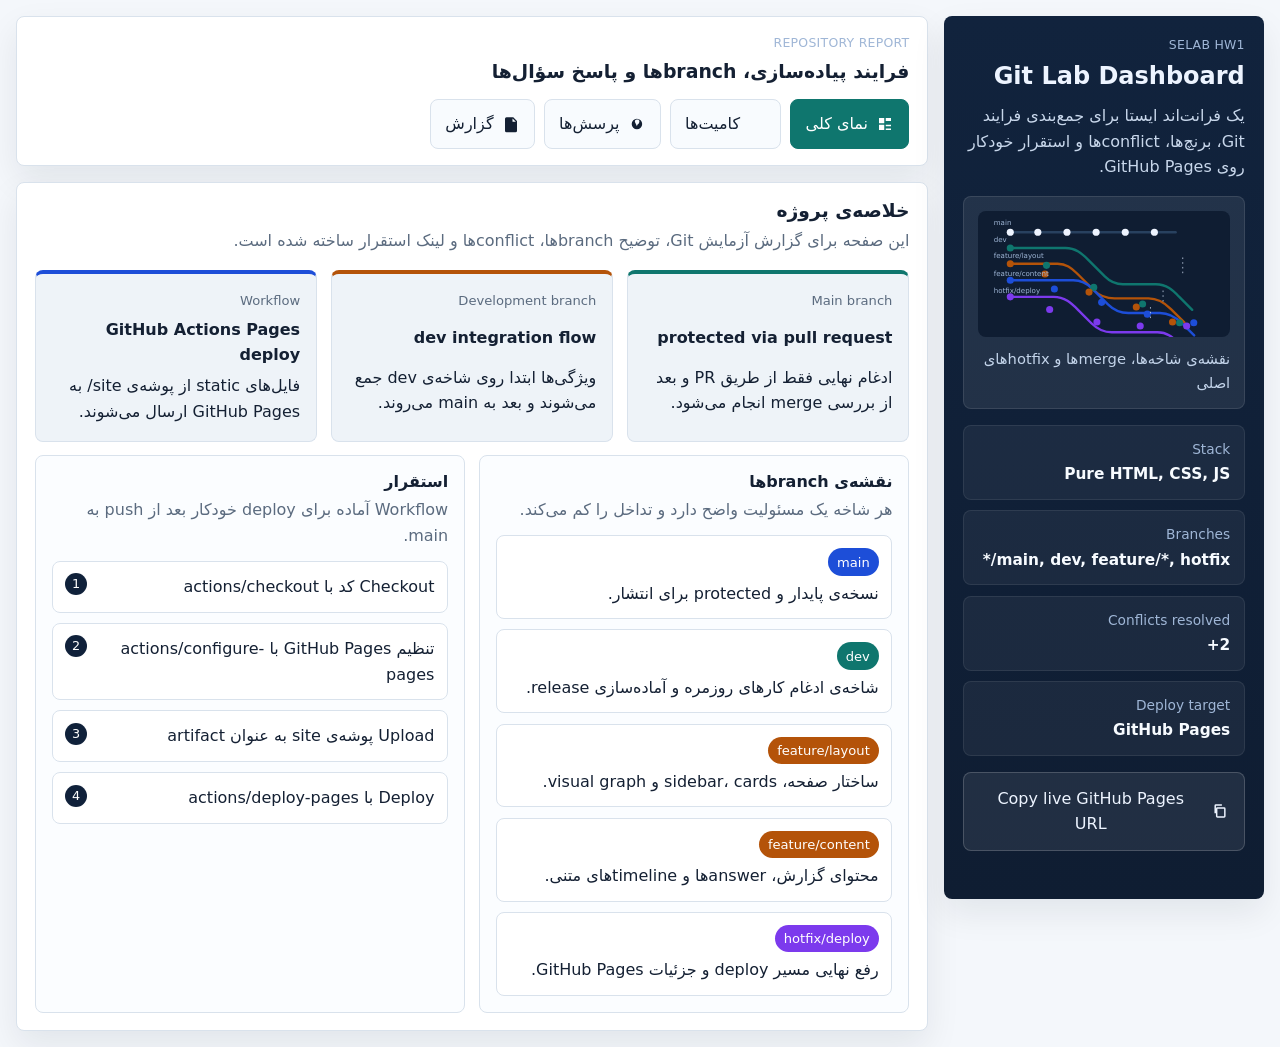
==== site/index.html @ 3648e32f "style: 🎨 polish pages copy button" ====
<!doctype html>
<html lang="fa" dir="rtl">
  <head>
    <meta charset="utf-8" />
    <meta name="viewport" content="width=device-width, initial-scale=1" />
    <title>Git Lab Dashboard | SELab HW1</title>
    <meta
      name="description"
      content="A static frontend dashboard for the Git and GitHub Pages laboratory assignment."
    />
    <link rel="stylesheet" href="./styles.css" />
  </head>
  <body>
    <div class="shell">
      <aside class="sidebar">
        <header class="brand">
          <p class="eyebrow">SELab HW1</p>
          <h1>Git Lab Dashboard</h1>
          <p class="brand-copy">
            یک فرانت‌اند ایستا برای جمع‌بندی فرایند Git، برنچ‌ها، conflictها و
            استقرار خودکار روی GitHub Pages.
          </p>
        </header>

        <figure class="graph-card">
          <img
            src="./assets/branch-graph.svg"
            alt="نمودار شاخه‌های Git و mergeها"
          />
          <figcaption>نقشه‌ی شاخه‌ها، mergeها و hotfixهای اصلی</figcaption>
        </figure>

        <section class="meta-stack" aria-label="Project summary">
          <div class="meta-item">
            <span>Stack</span>
            <strong>Pure HTML, CSS, JS</strong>
          </div>
          <div class="meta-item">
            <span>Branches</span>
            <strong>main, dev, feature/*, hotfix/*</strong>
          </div>
          <div class="meta-item">
            <span>Conflicts resolved</span>
            <strong>2+</strong>
          </div>
          <div class="meta-item">
            <span>Deploy target</span>
            <strong>GitHub Pages</strong>
          </div>
        </section>

        <button class="copy-button" type="button" data-copy-url>
          <svg viewBox="0 0 24 24" aria-hidden="true" focusable="false">
            <path d="M16 3H8a2 2 0 0 0-2 2v10h2V5h8V3Zm3 4H10a2 2 0 0 0-2 2v10a2 2 0 0 0 2 2h9a2 2 0 0 0 2-2V9a2 2 0 0 0-2-2Zm0 12H10V9h9v10Z" />
          </svg>
          <span>Copy live GitHub Pages URL</span>
        </button>
        <p class="copy-status" data-copy-status aria-live="polite"></p>
      </aside>

      <main class="workspace">
        <header class="toolbar">
          <div class="toolbar-copy">
            <p class="eyebrow">Repository report</p>
            <h2>فرایند پیاده‌سازی، branchها و پاسخ سؤال‌ها</h2>
          </div>

          <nav class="tabs" aria-label="Main views">
            <button class="tab is-active" type="button" data-tab="overview">
              <svg viewBox="0 0 24 24" aria-hidden="true" focusable="false">
                <path d="M4 4h7v7H4V4Zm9 0h7v4h-7V4ZM4 13h7v7H4v-7Zm9 5h7v2h-7v-2Zm0-5h7v2h-7v-2Z" />
              </svg>
              <span>نمای کلی</span>
            </button>
            <button class="tab" type="button" data-tab="timeline">
              <svg viewBox="0 0 24 24" aria-hidden="true" focusable="false">
                <path d="M12 3v18m0 0-3-3m3 3 3-3M5 6h4m6 0h4M5 18h4m6 0h4" />
              </svg>
              <span>کامیت‌ها</span>
            </button>
            <button class="tab" type="button" data-tab="questions">
              <svg viewBox="0 0 24 24" aria-hidden="true" focusable="false">
                <path d="M12 18h.01M9.09 9a3 3 0 1 1 5.83 1c0 2-3 2-3 5m0-10a7 7 0 1 0 0 14 7 7 0 0 0 0-14Z" />
              </svg>
              <span>پرسش‌ها</span>
            </button>
            <button class="tab" type="button" data-tab="report">
              <svg viewBox="0 0 24 24" aria-hidden="true" focusable="false">
                <path d="M6 3h9l5 5v13a2 2 0 0 1-2 2H6a2 2 0 0 1-2-2V5a2 2 0 0 1 2-2Zm8 1.5V9h4.5" />
              </svg>
              <span>گزارش</span>
            </button>
          </nav>
        </header>

        <section class="panel is-visible" data-panel="overview">
          <div class="section-head">
            <h3>خلاصه‌ی پروژه</h3>
            <p>
              این صفحه برای گزارش آزمایش Git، توضیح branchها، conflictها و
              لینک استقرار ساخته شده است.
            </p>
          </div>

          <div class="cards">
            <article class="card accent-teal">
              <span class="card-label">Main branch</span>
              <strong>protected via pull request</strong>
              <p>ادغام نهایی فقط از طریق PR و بعد از بررسی merge انجام می‌شود.</p>
            </article>
            <article class="card accent-amber">
              <span class="card-label">Development branch</span>
              <strong>dev integration flow</strong>
              <p>ویژگی‌ها ابتدا روی شاخه‌ی dev جمع می‌شوند و بعد به main می‌روند.</p>
            </article>
            <article class="card accent-blue">
              <span class="card-label">Workflow</span>
              <strong>GitHub Actions Pages deploy</strong>
              <p>فایل‌های static از پوشه‌ی site/ به GitHub Pages ارسال می‌شوند.</p>
            </article>
          </div>

          <div class="layout-grid">
            <section class="stack">
              <div class="section-head compact">
                <h4>نقشه‌ی branchها</h4>
                <p>هر شاخه یک مسئولیت واضح دارد و تداخل را کم می‌کند.</p>
              </div>
              <ul class="branch-list">
                <li>
                  <span class="branch-chip main">main</span>
                  <p>نسخه‌ی پایدار و protected برای انتشار.</p>
                </li>
                <li>
                  <span class="branch-chip dev">dev</span>
                  <p>شاخه‌ی ادغام کارهای روزمره و آماده‌سازی release.</p>
                </li>
                <li>
                  <span class="branch-chip feature">feature/layout</span>
                  <p>ساختار صفحه، sidebar، cards و visual graph.</p>
                </li>
                <li>
                  <span class="branch-chip feature">feature/content</span>
                  <p>محتوای گزارش، answerها و timelineهای متنی.</p>
                </li>
                <li>
                  <span class="branch-chip hotfix">hotfix/deploy</span>
                  <p>رفع نهایی مسیر deploy و جزئیات GitHub Pages.</p>
                </li>
              </ul>
            </section>

            <section class="stack">
              <div class="section-head compact">
                <h4>استقرار</h4>
                <p>Workflow آماده برای deploy خودکار بعد از push به main.</p>
              </div>
              <ol class="steps">
                <li>Checkout کد با actions/checkout</li>
                <li>تنظیم GitHub Pages با actions/configure-pages</li>
                <li>Upload پوشه‌ی site به عنوان artifact</li>
                <li>Deploy با actions/deploy-pages</li>
              </ol>
            </section>
          </div>
        </section>

        <section class="panel" data-panel="timeline">
          <div class="section-head">
            <h3>Timeline کامیت‌ها</h3>
            <p>
              این فهرست خلاصه‌ی commitهای معنادار پروژه است. هر item یک تغییر
              مشخص در مسیر پیاده‌سازی را نشان می‌دهد.
            </p>
          </div>
          <ul class="timeline" data-commit-list></ul>
        </section>

        <section class="panel" data-panel="questions">
          <div class="section-head">
            <h3>پاسخ پرسش‌ها</h3>
            <p>پاسخ‌ها به‌صورت خلاصه و کاربردی نوشته شده‌اند.</p>
          </div>
          <div class="faq" data-faq-list></div>
        </section>

        <section class="panel" data-panel="report">
          <div class="section-head">
            <h3>گزارش اجرایی</h3>
            <p>این بخش جمع‌بندی نهایی برای README و تحویل پروژه است.</p>
          </div>
          <div class="report-grid">
            <article class="report-card">
              <h4>فایل‌های اصلی</h4>
              <p>
                <code dir="ltr">site/index.html</code>,
                <code dir="ltr">site/styles.css</code>,
                <code dir="ltr">site/app.js</code> و
                <code dir="ltr">site/assets/branch-graph.svg</code>.
              </p>
            </article>
            <article class="report-card">
              <h4>Branch strategy</h4>
              <p>
                توسعه از شاخه‌ی dev جلو رفت، featureها جدا شدند و hotfix برای
                اصلاح مسیر deploy استفاده شد.
              </p>
            </article>
            <article class="report-card">
              <h4>Conflict handling</h4>
              <p>
                دو conflict در زمان merge به‌صورت دستی و با حفظ intent هر شاخه
                حل شد.
              </p>
            </article>
            <article class="report-card">
              <h4>GitHub Pages</h4>
              <p>
                آدرس نهایی بعد از push و فعال‌سازی Pages روی repository منتشر
                می‌شود.
              </p>
            </article>
          </div>
        </section>
      </main>
    </div>

    <script src="./app.js"></script>
  </body>
</html>
---- site/styles.css ----
:root {
  color-scheme: light;
  --bg: #f4f7fb;
  --surface: #ffffff;
  --surface-soft: #eef3f8;
  --surface-strong: #10213a;
  --text: #142033;
  --muted: #5b6b7f;
  --line: #d9e2ec;
  --accent: #0f766e;
  --accent-strong: #115e59;
  --accent-blue: #1d4ed8;
  --accent-amber: #b45309;
  --accent-cyan: #0e7490;
  --shadow: 0 14px 34px rgba(15, 23, 42, 0.08);
  --radius: 8px;
  font-family: system-ui, -apple-system, BlinkMacSystemFont, "Segoe UI", sans-serif;
}

*,
*::before,
*::after {
  box-sizing: border-box;
}

html {
  scroll-behavior: smooth;
}

body {
  margin: 0;
  min-height: 100vh;
  background: var(--bg);
  color: var(--text);
  line-height: 1.6;
}

img {
  display: block;
  max-width: 100%;
}

button,
input,
textarea,
select {
  font: inherit;
}

code {
  padding: 0.1rem 0.35rem;
  background: #edf3ff;
  border-radius: 6px;
  direction: ltr;
}

.shell {
  display: grid;
  grid-template-columns: 320px minmax(0, 1fr);
  gap: 1rem;
  max-width: 1480px;
  margin: 0 auto;
  padding: 1rem;
}

.sidebar,
.workspace {
  min-width: 0;
}

.sidebar {
  background: linear-gradient(180deg, #11233d 0%, #0f1d32 100%);
  color: #edf4ff;
  border-radius: 8px;
  padding: 1.2rem;
  box-shadow: var(--shadow);
  align-self: start;
  position: sticky;
  top: 1rem;
}

.brand h1,
.toolbar h2,
.section-head h3,
.section-head h4,
.report-card h4 {
  margin: 0;
  line-height: 1.2;
}

.eyebrow {
  margin: 0 0 0.45rem;
  font-size: 0.78rem;
  letter-spacing: 0.02em;
  text-transform: uppercase;
  color: #9fb6d6;
}

.brand-copy {
  margin: 0.75rem 0 0;
  color: #c8d7eb;
}

.graph-card {
  margin: 1rem 0;
  padding: 0.85rem;
  background: rgba(255, 255, 255, 0.08);
  border: 1px solid rgba(255, 255, 255, 0.1);
  border-radius: var(--radius);
}

.graph-card figcaption {
  margin-top: 0.65rem;
  font-size: 0.92rem;
  color: #c3d4ea;
}

.meta-stack {
  display: grid;
  gap: 0.65rem;
}

.meta-item {
  display: grid;
  gap: 0.15rem;
  padding: 0.75rem 0.85rem;
  background: rgba(255, 255, 255, 0.05);
  border: 1px solid rgba(255, 255, 255, 0.08);
  border-radius: var(--radius);
}

.meta-item span {
  color: #9fb6d6;
  font-size: 0.86rem;
}

.meta-item strong {
  font-size: 0.96rem;
  color: #f7fbff;
}

.copy-button {
  margin-top: 1rem;
  width: 100%;
  display: inline-flex;
  align-items: center;
  justify-content: center;
  gap: 0.55rem;
  border: 1px solid rgba(255, 255, 255, 0.18);
  color: #edf4ff;
  background: rgba(255, 255, 255, 0.08);
  border-radius: var(--radius);
  padding: 0.8rem 1rem;
  cursor: pointer;
  transition: background-color 0.18s ease, border-color 0.18s ease;
}

.copy-button:hover,
.copy-button:focus-visible {
  background: rgba(255, 255, 255, 0.14);
  border-color: rgba(255, 255, 255, 0.28);
}

.copy-button svg,
.tab svg {
  width: 18px;
  height: 18px;
  fill: currentColor;
}

.copy-status {
  min-height: 1.2rem;
  margin: 0.6rem 0 0;
  color: #c8d7eb;
  font-size: 0.9rem;
}

.workspace {
  display: grid;
  gap: 1rem;
}

.toolbar,
.panel {
  background: var(--surface);
  border: 1px solid var(--line);
  border-radius: var(--radius);
  box-shadow: var(--shadow);
}

.toolbar {
  display: flex;
  flex-wrap: wrap;
  justify-content: space-between;
  align-items: center;
  gap: 1rem;
  padding: 1rem 1.1rem;
}

.toolbar-copy h2 {
  font-size: 1.18rem;
}

.tabs {
  display: inline-flex;
  flex-wrap: wrap;
  gap: 0.55rem;
}

.tab {
  display: inline-flex;
  align-items: center;
  gap: 0.5rem;
  padding: 0.7rem 0.9rem;
  border: 1px solid var(--line);
  background: #f8fbfe;
  color: var(--text);
  border-radius: var(--radius);
  cursor: pointer;
  transition: border-color 0.18s ease, background-color 0.18s ease, color 0.18s ease;
}

.tab:hover,
.tab:focus-visible {
  border-color: #b8c5d4;
}

.tab.is-active {
  background: var(--accent);
  color: #fff;
  border-color: var(--accent);
}

.panel {
  display: none;
  padding: 1.1rem;
}

.panel.is-visible {
  display: block;
}

.section-head {
  display: grid;
  gap: 0.35rem;
  margin-bottom: 1rem;
}

.section-head p {
  margin: 0;
  color: var(--muted);
}

.section-head.compact {
  margin-bottom: 0.8rem;
}

.cards {
  display: grid;
  grid-template-columns: repeat(3, minmax(0, 1fr));
  gap: 0.85rem;
}

.card,
.report-card {
  border: 1px solid var(--line);
  background: var(--surface-soft);
  border-radius: var(--radius);
  padding: 1rem;
}

.card {
  display: grid;
  gap: 0.35rem;
}

.card-label {
  font-size: 0.82rem;
  color: var(--muted);
}

.card p,
.report-card p,
.branch-list p,
.steps li {
  margin: 0;
  color: var(--text);
}

.card strong {
  font-size: 1rem;
}

.accent-teal {
  border-top: 4px solid var(--accent);
}

.accent-amber {
  border-top: 4px solid var(--accent-amber);
}

.accent-blue {
  border-top: 4px solid var(--accent-blue);
}

.layout-grid {
  display: grid;
  grid-template-columns: repeat(2, minmax(0, 1fr));
  gap: 0.85rem;
  margin-top: 0.85rem;
}

.stack {
  padding: 1rem;
  border: 1px solid var(--line);
  background: #fbfdff;
  border-radius: var(--radius);
}

.branch-list,
.steps,
.timeline {
  list-style: none;
  padding: 0;
  margin: 0;
}

.branch-list {
  display: grid;
  gap: 0.65rem;
}

.branch-list li,
.timeline-item,
.faq-item summary {
  border: 1px solid var(--line);
  background: #ffffff;
  border-radius: var(--radius);
}

.branch-list li {
  display: grid;
  gap: 0.3rem;
  padding: 0.75rem 0.8rem;
}

.branch-chip {
  display: inline-flex;
  width: fit-content;
  align-items: center;
  gap: 0.35rem;
  padding: 0.2rem 0.55rem;
  border-radius: 999px;
  font-size: 0.82rem;
  color: #fff;
}

.branch-chip.main {
  background: var(--accent-blue);
}

.branch-chip.dev {
  background: var(--accent);
}

.branch-chip.feature {
  background: var(--accent-amber);
}

.branch-chip.hotfix {
  background: #7c3aed;
}

.steps {
  counter-reset: step;
  display: grid;
  gap: 0.65rem;
}

.steps li {
  position: relative;
  padding: 0.75rem 0.8rem 0.75rem 2.8rem;
  border: 1px solid var(--line);
  border-radius: var(--radius);
  background: #ffffff;
}

.steps li::before {
  counter-increment: step;
  content: counter(step);
  position: absolute;
  left: 0.8rem;
  top: 0.72rem;
  width: 1.35rem;
  height: 1.35rem;
  display: grid;
  place-items: center;
  border-radius: 999px;
  background: var(--surface-strong);
  color: #fff;
  font-size: 0.8rem;
}

.timeline {
  display: grid;
  gap: 0.7rem;
}

.timeline-item {
  display: grid;
  grid-template-columns: 100px minmax(0, 1fr);
  gap: 0.75rem;
  padding: 0.85rem;
}

.timeline-meta {
  display: grid;
  gap: 0.35rem;
  align-content: start;
}

.timeline-meta strong {
  font-size: 0.9rem;
}

.timeline-meta span {
  color: var(--muted);
  font-size: 0.84rem;
}

.timeline-body {
  display: grid;
  gap: 0.28rem;
}

.timeline-body p {
  margin: 0;
}

.timeline-body .note {
  color: var(--muted);
  font-size: 0.92rem;
}

.badge {
  display: inline-flex;
  width: fit-content;
  align-items: center;
  border-radius: 999px;
  padding: 0.18rem 0.5rem;
  background: #edf6f5;
  color: var(--accent-strong);
  font-size: 0.78rem;
}

.faq {
  display: grid;
  gap: 0.7rem;
}

.faq-item {
  border-radius: var(--radius);
  overflow: hidden;
}

.faq-item summary {
  list-style: none;
  padding: 0.9rem 1rem;
  cursor: pointer;
  display: flex;
  align-items: center;
  justify-content: space-between;
  gap: 1rem;
}

.faq-item summary::-webkit-details-marker {
  display: none;
}

.faq-item summary span {
  font-weight: 600;
}

.faq-item .answer {
  padding: 0 1rem 1rem;
  color: var(--text);
  background: #fff;
}

.report-grid {
  display: grid;
  grid-template-columns: repeat(2, minmax(0, 1fr));
  gap: 0.85rem;
}

.report-card {
  display: grid;
  gap: 0.45rem;
}

.report-card h4 {
  font-size: 1rem;
}

@media (max-width: 1180px) {
  .shell {
    grid-template-columns: 1fr;
  }

  .sidebar {
    position: static;
  }
}

@media (max-width: 900px) {
  .cards,
  .layout-grid,
  .report-grid {
    grid-template-columns: 1fr;
  }

  .timeline-item {
    grid-template-columns: 1fr;
  }
}

@media (max-width: 620px) {
  .shell {
    padding: 0.65rem;
  }

  .toolbar,
  .panel,
  .sidebar {
    padding: 0.9rem;
  }

  .tab {
    width: 100%;
    justify-content: center;
  }

  .copy-button {
    width: 100%;
  }
}
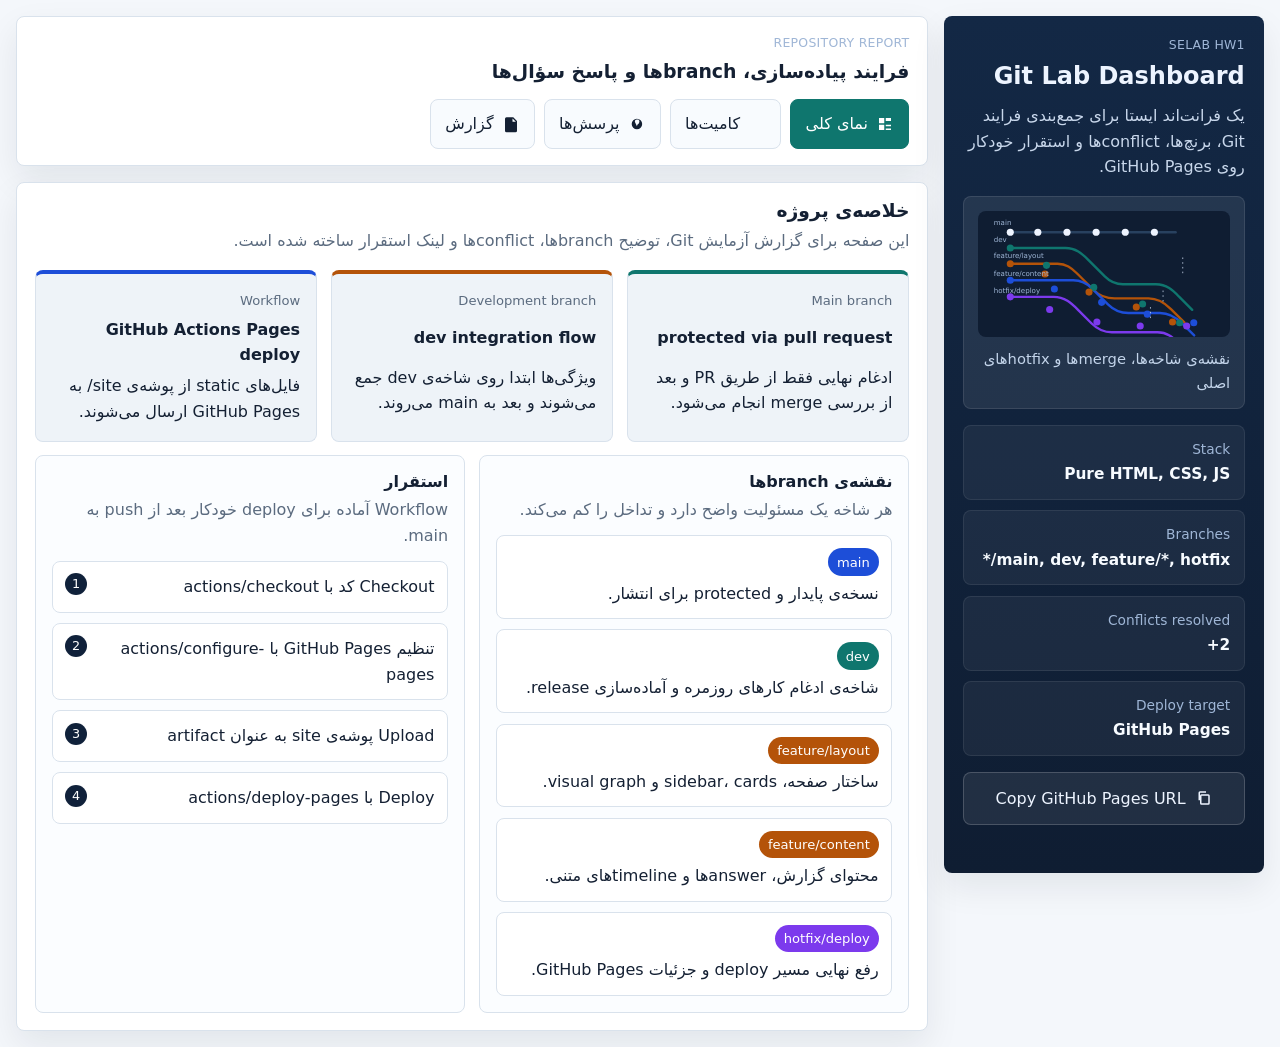
==== commit 583018c6: "Merge pull request #1 from shndap/feature/layout feat(layout): add dashboard shell and branch graph" ====
--- a/site/index.html
+++ b/site/index.html
@@ -53,7 +53,7 @@
           <svg viewBox="0 0 24 24" aria-hidden="true" focusable="false">
             <path d="M16 3H8a2 2 0 0 0-2 2v10h2V5h8V3Zm3 4H10a2 2 0 0 0-2 2v10a2 2 0 0 0 2 2h9a2 2 0 0 0 2-2V9a2 2 0 0 0-2-2Zm0 12H10V9h9v10Z" />
           </svg>
-          <span>Copy live GitHub Pages URL</span>
+          <span>Copy GitHub Pages URL</span>
         </button>
         <p class="copy-status" data-copy-status aria-live="polite"></p>
       </aside>
--- a/site/styles.css
+++ b/site/styles.css
@@ -69,7 +69,7 @@
 }
 
 .sidebar {
-  background: linear-gradient(180deg, #11233d 0%, #0f1d32 100%);
+  background: linear-gradient(180deg, #132845 0%, #0f1d32 100%);
   color: #edf4ff;
   border-radius: 8px;
   padding: 1.2rem;
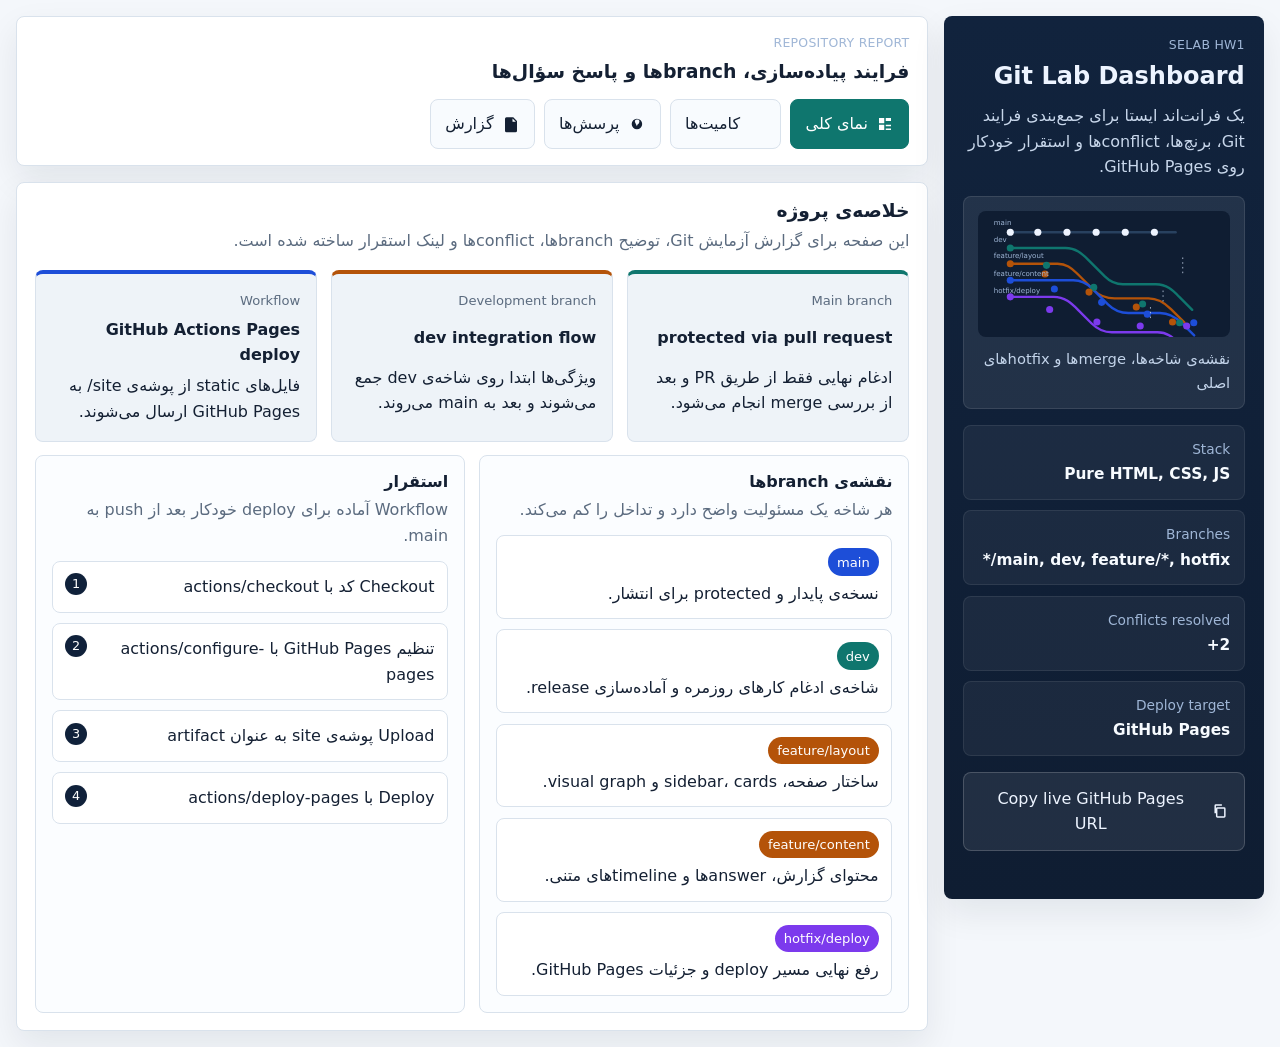
==== commit b9ddd20c: "Merge pull request #4 from shndap/release/final release: final polished static frontend" ====
--- a/site/index.html
+++ b/site/index.html
@@ -53,7 +53,7 @@
           <svg viewBox="0 0 24 24" aria-hidden="true" focusable="false">
             <path d="M16 3H8a2 2 0 0 0-2 2v10h2V5h8V3Zm3 4H10a2 2 0 0 0-2 2v10a2 2 0 0 0 2 2h9a2 2 0 0 0 2-2V9a2 2 0 0 0-2-2Zm0 12H10V9h9v10Z" />
           </svg>
-          <span>Copy GitHub Pages URL</span>
+          <span>Copy live GitHub Pages URL</span>
         </button>
         <p class="copy-status" data-copy-status aria-live="polite"></p>
       </aside>
@@ -66,25 +66,25 @@
           </div>
 
           <nav class="tabs" aria-label="Main views">
-            <button class="tab is-active" type="button" data-tab="overview">
+            <button class="tab is-active" type="button" data-tab="overview" aria-controls="panel-overview">
               <svg viewBox="0 0 24 24" aria-hidden="true" focusable="false">
                 <path d="M4 4h7v7H4V4Zm9 0h7v4h-7V4ZM4 13h7v7H4v-7Zm9 5h7v2h-7v-2Zm0-5h7v2h-7v-2Z" />
               </svg>
               <span>نمای کلی</span>
             </button>
-            <button class="tab" type="button" data-tab="timeline">
+            <button class="tab" type="button" data-tab="timeline" aria-controls="panel-timeline">
               <svg viewBox="0 0 24 24" aria-hidden="true" focusable="false">
                 <path d="M12 3v18m0 0-3-3m3 3 3-3M5 6h4m6 0h4M5 18h4m6 0h4" />
               </svg>
               <span>کامیت‌ها</span>
             </button>
-            <button class="tab" type="button" data-tab="questions">
+            <button class="tab" type="button" data-tab="questions" aria-controls="panel-questions">
               <svg viewBox="0 0 24 24" aria-hidden="true" focusable="false">
                 <path d="M12 18h.01M9.09 9a3 3 0 1 1 5.83 1c0 2-3 2-3 5m0-10a7 7 0 1 0 0 14 7 7 0 0 0 0-14Z" />
               </svg>
               <span>پرسش‌ها</span>
             </button>
-            <button class="tab" type="button" data-tab="report">
+            <button class="tab" type="button" data-tab="report" aria-controls="panel-report">
               <svg viewBox="0 0 24 24" aria-hidden="true" focusable="false">
                 <path d="M6 3h9l5 5v13a2 2 0 0 1-2 2H6a2 2 0 0 1-2-2V5a2 2 0 0 1 2-2Zm8 1.5V9h4.5" />
               </svg>
@@ -93,7 +93,7 @@
           </nav>
         </header>
 
-        <section class="panel is-visible" data-panel="overview">
+        <section class="panel is-visible" data-panel="overview" id="panel-overview">
           <div class="section-head">
             <h3>خلاصه‌ی پروژه</h3>
             <p>
@@ -165,7 +165,7 @@
           </div>
         </section>
 
-        <section class="panel" data-panel="timeline">
+        <section class="panel" data-panel="timeline" id="panel-timeline">
           <div class="section-head">
             <h3>Timeline کامیت‌ها</h3>
             <p>
@@ -176,7 +176,7 @@
           <ul class="timeline" data-commit-list></ul>
         </section>
 
-        <section class="panel" data-panel="questions">
+        <section class="panel" data-panel="questions" id="panel-questions">
           <div class="section-head">
             <h3>پاسخ پرسش‌ها</h3>
             <p>پاسخ‌ها به‌صورت خلاصه و کاربردی نوشته شده‌اند.</p>
@@ -184,7 +184,7 @@
           <div class="faq" data-faq-list></div>
         </section>
 
-        <section class="panel" data-panel="report">
+        <section class="panel" data-panel="report" id="panel-report">
           <div class="section-head">
             <h3>گزارش اجرایی</h3>
             <p>این بخش جمع‌بندی نهایی برای README و تحویل پروژه است.</p>
@@ -221,6 +221,10 @@
               </p>
             </article>
           </div>
+          <footer class="report-footer">
+            <span class="badge">ready for review</span>
+            <p>آخرین نسخه‌ی این داشبورد برای deploy روی GitHub Pages آماده است.</p>
+          </footer>
         </section>
       </main>
     </div>
--- a/site/styles.css
+++ b/site/styles.css
@@ -69,7 +69,7 @@
 }
 
 .sidebar {
-  background: linear-gradient(180deg, #132845 0%, #0f1d32 100%);
+  background: linear-gradient(180deg, #11233d 0%, #0f1d32 100%);
   color: #edf4ff;
   border-radius: 8px;
   padding: 1.2rem;
@@ -223,6 +223,13 @@
 .tab:hover,
 .tab:focus-visible {
   border-color: #b8c5d4;
+}
+
+.tab:focus-visible,
+.copy-button:focus-visible,
+.faq-item summary:focus-visible {
+  outline: 3px solid rgba(15, 118, 110, 0.28);
+  outline-offset: 2px;
 }
 
 .tab.is-active {
@@ -502,6 +509,23 @@
   font-size: 1rem;
 }
 
+.report-footer {
+  display: flex;
+  flex-wrap: wrap;
+  align-items: center;
+  gap: 0.75rem;
+  margin-top: 0.9rem;
+  padding: 0.95rem 1rem;
+  border: 1px solid var(--line);
+  border-radius: var(--radius);
+  background: #f8fbfe;
+}
+
+.report-footer p {
+  margin: 0;
+  color: var(--muted);
+}
+
 @media (max-width: 1180px) {
   .shell {
     grid-template-columns: 1fr;
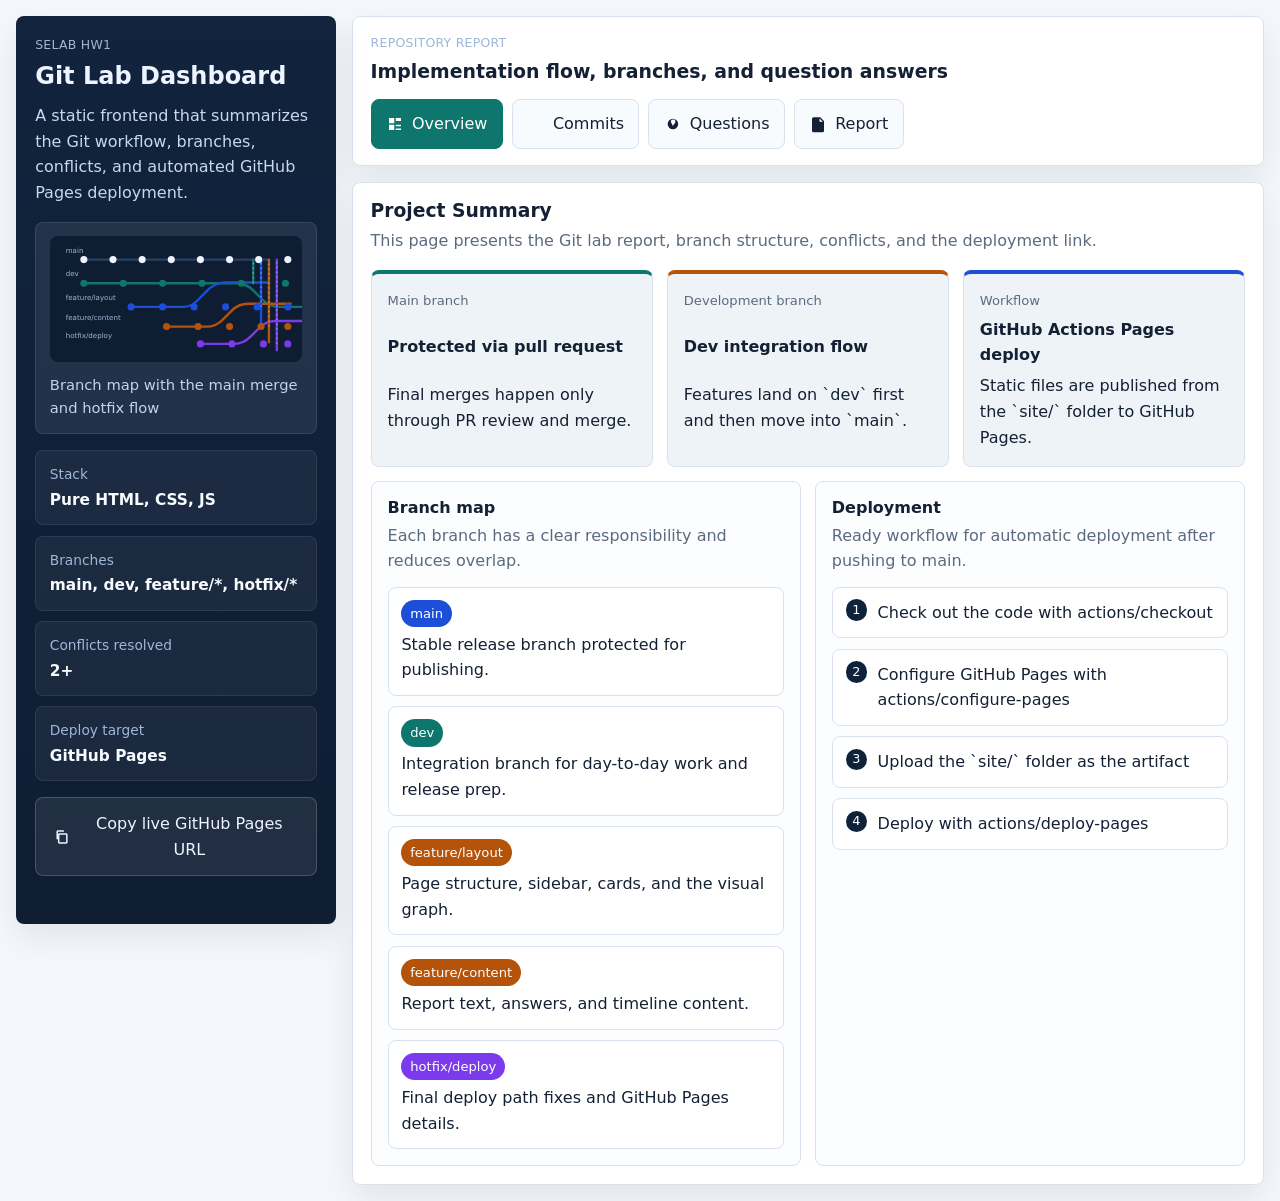
==== commit 46babcf8: "feat: 🌍 translate ui and fix branch graph" ====
--- a/site/index.html
+++ b/site/index.html
@@ -1,5 +1,5 @@
 <!doctype html>
-<html lang="fa" dir="rtl">
+<html lang="en" dir="ltr">
   <head>
     <meta charset="utf-8" />
     <meta name="viewport" content="width=device-width, initial-scale=1" />
@@ -17,17 +17,17 @@
           <p class="eyebrow">SELab HW1</p>
           <h1>Git Lab Dashboard</h1>
           <p class="brand-copy">
-            یک فرانت‌اند ایستا برای جمع‌بندی فرایند Git، برنچ‌ها، conflictها و
-            استقرار خودکار روی GitHub Pages.
+            A static frontend that summarizes the Git workflow, branches,
+            conflicts, and automated GitHub Pages deployment.
           </p>
         </header>
 
         <figure class="graph-card">
           <img
             src="./assets/branch-graph.svg"
-            alt="نمودار شاخه‌های Git و mergeها"
+            alt="Git branch diagram showing the branch and merge flow"
           />
-          <figcaption>نقشه‌ی شاخه‌ها، mergeها و hotfixهای اصلی</figcaption>
+          <figcaption>Branch map with the main merge and hotfix flow</figcaption>
         </figure>
 
         <section class="meta-stack" aria-label="Project summary">
@@ -62,7 +62,7 @@
         <header class="toolbar">
           <div class="toolbar-copy">
             <p class="eyebrow">Repository report</p>
-            <h2>فرایند پیاده‌سازی، branchها و پاسخ سؤال‌ها</h2>
+            <h2>Implementation flow, branches, and question answers</h2>
           </div>
 
           <nav class="tabs" aria-label="Main views">
@@ -70,96 +70,96 @@
               <svg viewBox="0 0 24 24" aria-hidden="true" focusable="false">
                 <path d="M4 4h7v7H4V4Zm9 0h7v4h-7V4ZM4 13h7v7H4v-7Zm9 5h7v2h-7v-2Zm0-5h7v2h-7v-2Z" />
               </svg>
-              <span>نمای کلی</span>
+              <span>Overview</span>
             </button>
             <button class="tab" type="button" data-tab="timeline" aria-controls="panel-timeline">
               <svg viewBox="0 0 24 24" aria-hidden="true" focusable="false">
                 <path d="M12 3v18m0 0-3-3m3 3 3-3M5 6h4m6 0h4M5 18h4m6 0h4" />
               </svg>
-              <span>کامیت‌ها</span>
+              <span>Commits</span>
             </button>
             <button class="tab" type="button" data-tab="questions" aria-controls="panel-questions">
               <svg viewBox="0 0 24 24" aria-hidden="true" focusable="false">
                 <path d="M12 18h.01M9.09 9a3 3 0 1 1 5.83 1c0 2-3 2-3 5m0-10a7 7 0 1 0 0 14 7 7 0 0 0 0-14Z" />
               </svg>
-              <span>پرسش‌ها</span>
+              <span>Questions</span>
             </button>
             <button class="tab" type="button" data-tab="report" aria-controls="panel-report">
               <svg viewBox="0 0 24 24" aria-hidden="true" focusable="false">
                 <path d="M6 3h9l5 5v13a2 2 0 0 1-2 2H6a2 2 0 0 1-2-2V5a2 2 0 0 1 2-2Zm8 1.5V9h4.5" />
               </svg>
-              <span>گزارش</span>
+              <span>Report</span>
             </button>
           </nav>
         </header>
 
         <section class="panel is-visible" data-panel="overview" id="panel-overview">
           <div class="section-head">
-            <h3>خلاصه‌ی پروژه</h3>
+            <h3>Project Summary</h3>
             <p>
-              این صفحه برای گزارش آزمایش Git، توضیح branchها، conflictها و
-              لینک استقرار ساخته شده است.
+              This page presents the Git lab report, branch structure, conflicts,
+              and the deployment link.
             </p>
           </div>
 
           <div class="cards">
             <article class="card accent-teal">
               <span class="card-label">Main branch</span>
-              <strong>protected via pull request</strong>
-              <p>ادغام نهایی فقط از طریق PR و بعد از بررسی merge انجام می‌شود.</p>
+              <strong>Protected via pull request</strong>
+              <p>Final merges happen only through PR review and merge.</p>
             </article>
             <article class="card accent-amber">
               <span class="card-label">Development branch</span>
-              <strong>dev integration flow</strong>
-              <p>ویژگی‌ها ابتدا روی شاخه‌ی dev جمع می‌شوند و بعد به main می‌روند.</p>
+              <strong>Dev integration flow</strong>
+              <p>Features land on `dev` first and then move into `main`.</p>
             </article>
             <article class="card accent-blue">
               <span class="card-label">Workflow</span>
               <strong>GitHub Actions Pages deploy</strong>
-              <p>فایل‌های static از پوشه‌ی site/ به GitHub Pages ارسال می‌شوند.</p>
+              <p>Static files are published from the `site/` folder to GitHub Pages.</p>
             </article>
           </div>
 
           <div class="layout-grid">
             <section class="stack">
               <div class="section-head compact">
-                <h4>نقشه‌ی branchها</h4>
-                <p>هر شاخه یک مسئولیت واضح دارد و تداخل را کم می‌کند.</p>
+                <h4>Branch map</h4>
+                <p>Each branch has a clear responsibility and reduces overlap.</p>
               </div>
               <ul class="branch-list">
                 <li>
                   <span class="branch-chip main">main</span>
-                  <p>نسخه‌ی پایدار و protected برای انتشار.</p>
+                  <p>Stable release branch protected for publishing.</p>
                 </li>
                 <li>
                   <span class="branch-chip dev">dev</span>
-                  <p>شاخه‌ی ادغام کارهای روزمره و آماده‌سازی release.</p>
+                  <p>Integration branch for day-to-day work and release prep.</p>
                 </li>
                 <li>
                   <span class="branch-chip feature">feature/layout</span>
-                  <p>ساختار صفحه، sidebar، cards و visual graph.</p>
+                  <p>Page structure, sidebar, cards, and the visual graph.</p>
                 </li>
                 <li>
                   <span class="branch-chip feature">feature/content</span>
-                  <p>محتوای گزارش، answerها و timelineهای متنی.</p>
+                  <p>Report text, answers, and timeline content.</p>
                 </li>
                 <li>
                   <span class="branch-chip hotfix">hotfix/deploy</span>
-                  <p>رفع نهایی مسیر deploy و جزئیات GitHub Pages.</p>
+                  <p>Final deploy path fixes and GitHub Pages details.</p>
                 </li>
               </ul>
             </section>
 
             <section class="stack">
               <div class="section-head compact">
-                <h4>استقرار</h4>
-                <p>Workflow آماده برای deploy خودکار بعد از push به main.</p>
+                <h4>Deployment</h4>
+                <p>Ready workflow for automatic deployment after pushing to main.</p>
               </div>
               <ol class="steps">
-                <li>Checkout کد با actions/checkout</li>
-                <li>تنظیم GitHub Pages با actions/configure-pages</li>
-                <li>Upload پوشه‌ی site به عنوان artifact</li>
-                <li>Deploy با actions/deploy-pages</li>
+                <li>Check out the code with actions/checkout</li>
+                <li>Configure GitHub Pages with actions/configure-pages</li>
+                <li>Upload the `site/` folder as the artifact</li>
+                <li>Deploy with actions/deploy-pages</li>
               </ol>
             </section>
           </div>
@@ -167,10 +167,10 @@
 
         <section class="panel" data-panel="timeline" id="panel-timeline">
           <div class="section-head">
-            <h3>Timeline کامیت‌ها</h3>
+            <h3>Commit Timeline</h3>
             <p>
-              این فهرست خلاصه‌ی commitهای معنادار پروژه است. هر item یک تغییر
-              مشخص در مسیر پیاده‌سازی را نشان می‌دهد.
+              This list summarizes the meaningful commits in the project. Each
+              item represents a specific implementation step.
             </p>
           </div>
           <ul class="timeline" data-commit-list></ul>
@@ -178,52 +178,52 @@
 
         <section class="panel" data-panel="questions" id="panel-questions">
           <div class="section-head">
-            <h3>پاسخ پرسش‌ها</h3>
-            <p>پاسخ‌ها به‌صورت خلاصه و کاربردی نوشته شده‌اند.</p>
+            <h3>Question Answers</h3>
+            <p>The answers are written in a short, practical form.</p>
           </div>
           <div class="faq" data-faq-list></div>
         </section>
 
         <section class="panel" data-panel="report" id="panel-report">
           <div class="section-head">
-            <h3>گزارش اجرایی</h3>
-            <p>این بخش جمع‌بندی نهایی برای README و تحویل پروژه است.</p>
+            <h3>Execution Report</h3>
+            <p>This section is the final summary for the README and submission.</p>
           </div>
           <div class="report-grid">
             <article class="report-card">
-              <h4>فایل‌های اصلی</h4>
+              <h4>Main Files</h4>
               <p>
                 <code dir="ltr">site/index.html</code>,
                 <code dir="ltr">site/styles.css</code>,
-                <code dir="ltr">site/app.js</code> و
+                <code dir="ltr">site/app.js</code>, and
                 <code dir="ltr">site/assets/branch-graph.svg</code>.
               </p>
             </article>
             <article class="report-card">
               <h4>Branch strategy</h4>
               <p>
-                توسعه از شاخه‌ی dev جلو رفت، featureها جدا شدند و hotfix برای
-                اصلاح مسیر deploy استفاده شد.
+                Development started on `dev`, feature branches were split out,
+                and `hotfix/deploy` handled the deployment fix.
               </p>
             </article>
             <article class="report-card">
               <h4>Conflict handling</h4>
               <p>
-                دو conflict در زمان merge به‌صورت دستی و با حفظ intent هر شاخه
-                حل شد.
+                Two merge conflicts were resolved manually while preserving the
+                intent of each branch.
               </p>
             </article>
             <article class="report-card">
               <h4>GitHub Pages</h4>
               <p>
-                آدرس نهایی بعد از push و فعال‌سازی Pages روی repository منتشر
-                می‌شود.
+                The final site is published after push and GitHub Pages
+                activation.
               </p>
             </article>
           </div>
           <footer class="report-footer">
             <span class="badge">ready for review</span>
-            <p>آخرین نسخه‌ی این داشبورد برای deploy روی GitHub Pages آماده است.</p>
+            <p>The latest dashboard version is ready for deployment to GitHub Pages.</p>
           </footer>
         </section>
       </main>
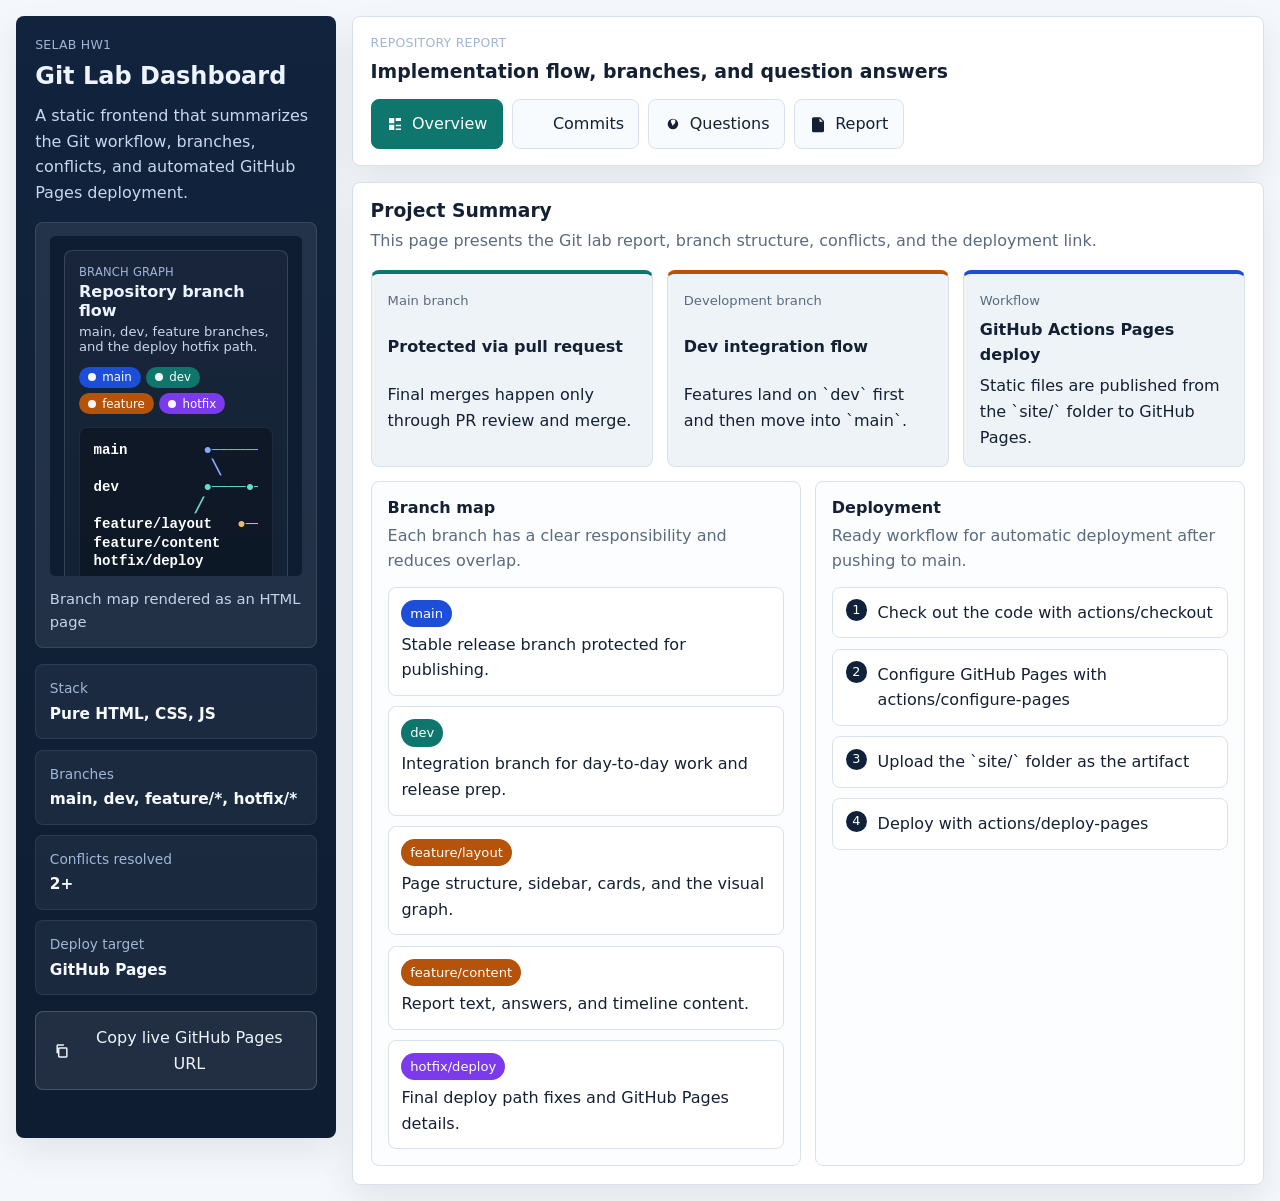
==== commit 0d88a299: "feat: 🌍 replace branch svg with html graph" ====
--- a/site/index.html
+++ b/site/index.html
@@ -23,11 +23,13 @@
         </header>
 
         <figure class="graph-card">
-          <img
-            src="./assets/branch-graph.svg"
-            alt="Git branch diagram showing the branch and merge flow"
-          />
-          <figcaption>Branch map with the main merge and hotfix flow</figcaption>
+          <iframe
+            class="graph-frame"
+            src="./graph.html"
+            title="Git branch graph"
+            loading="lazy"
+          ></iframe>
+          <figcaption>Branch map rendered as an HTML page</figcaption>
         </figure>
 
         <section class="meta-stack" aria-label="Project summary">
@@ -196,7 +198,7 @@
                 <code dir="ltr">site/index.html</code>,
                 <code dir="ltr">site/styles.css</code>,
                 <code dir="ltr">site/app.js</code>, and
-                <code dir="ltr">site/assets/branch-graph.svg</code>.
+                <code dir="ltr">graph.html</code>.
               </p>
             </article>
             <article class="report-card">
--- a/site/styles.css
+++ b/site/styles.css
@@ -107,12 +107,22 @@
   background: rgba(255, 255, 255, 0.08);
   border: 1px solid rgba(255, 255, 255, 0.1);
   border-radius: var(--radius);
+  overflow: hidden;
 }
 
 .graph-card figcaption {
   margin-top: 0.65rem;
   font-size: 0.92rem;
   color: #c3d4ea;
+}
+
+.graph-frame {
+  display: block;
+  width: 100%;
+  height: 340px;
+  border: 0;
+  border-radius: 6px;
+  background: #0f1d32;
 }
 
 .meta-stack {
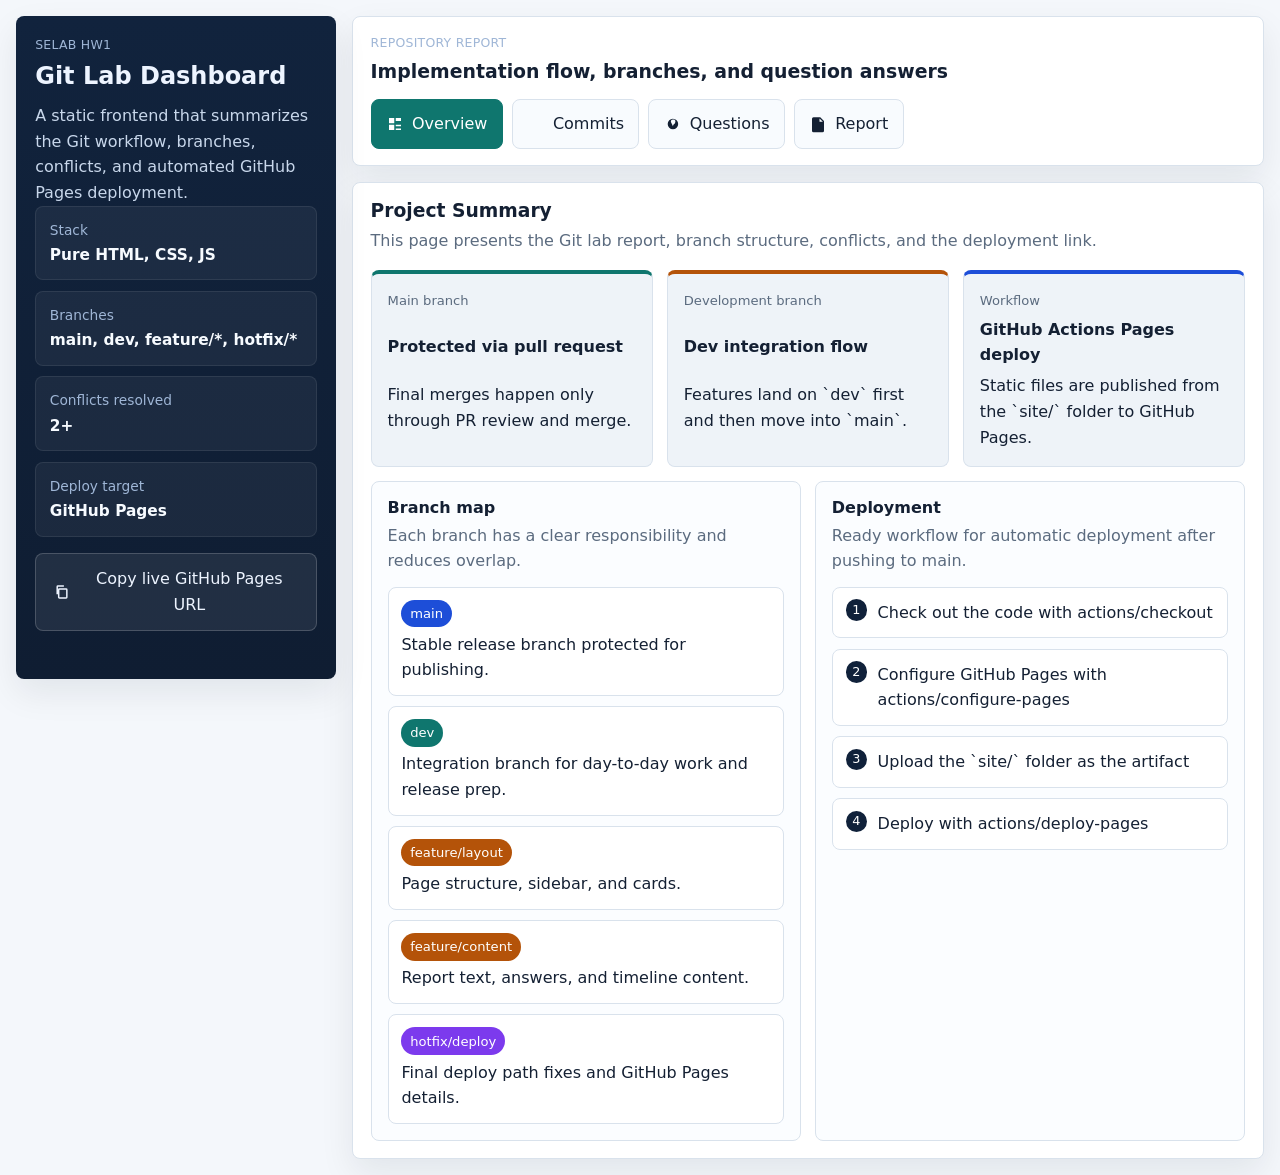
==== commit 9ec2a8ef: "fix: 🧹 remove branch graph feature" ====
--- a/site/index.html
+++ b/site/index.html
@@ -22,16 +22,6 @@
           </p>
         </header>
 
-        <figure class="graph-card">
-          <iframe
-            class="graph-frame"
-            src="./graph.html"
-            title="Git branch graph"
-            loading="lazy"
-          ></iframe>
-          <figcaption>Branch map rendered as an HTML page</figcaption>
-        </figure>
-
         <section class="meta-stack" aria-label="Project summary">
           <div class="meta-item">
             <span>Stack</span>
@@ -139,7 +129,7 @@
                 </li>
                 <li>
                   <span class="branch-chip feature">feature/layout</span>
-                  <p>Page structure, sidebar, cards, and the visual graph.</p>
+                  <p>Page structure, sidebar, and cards.</p>
                 </li>
                 <li>
                   <span class="branch-chip feature">feature/content</span>
@@ -198,7 +188,7 @@
                 <code dir="ltr">site/index.html</code>,
                 <code dir="ltr">site/styles.css</code>,
                 <code dir="ltr">site/app.js</code>, and
-                <code dir="ltr">graph.html</code>.
+                the deployment workflow.
               </p>
             </article>
             <article class="report-card">
--- a/site/styles.css
+++ b/site/styles.css
@@ -101,30 +101,6 @@
   color: #c8d7eb;
 }
 
-.graph-card {
-  margin: 1rem 0;
-  padding: 0.85rem;
-  background: rgba(255, 255, 255, 0.08);
-  border: 1px solid rgba(255, 255, 255, 0.1);
-  border-radius: var(--radius);
-  overflow: hidden;
-}
-
-.graph-card figcaption {
-  margin-top: 0.65rem;
-  font-size: 0.92rem;
-  color: #c3d4ea;
-}
-
-.graph-frame {
-  display: block;
-  width: 100%;
-  height: 340px;
-  border: 0;
-  border-radius: 6px;
-  background: #0f1d32;
-}
-
 .meta-stack {
   display: grid;
   gap: 0.65rem;
